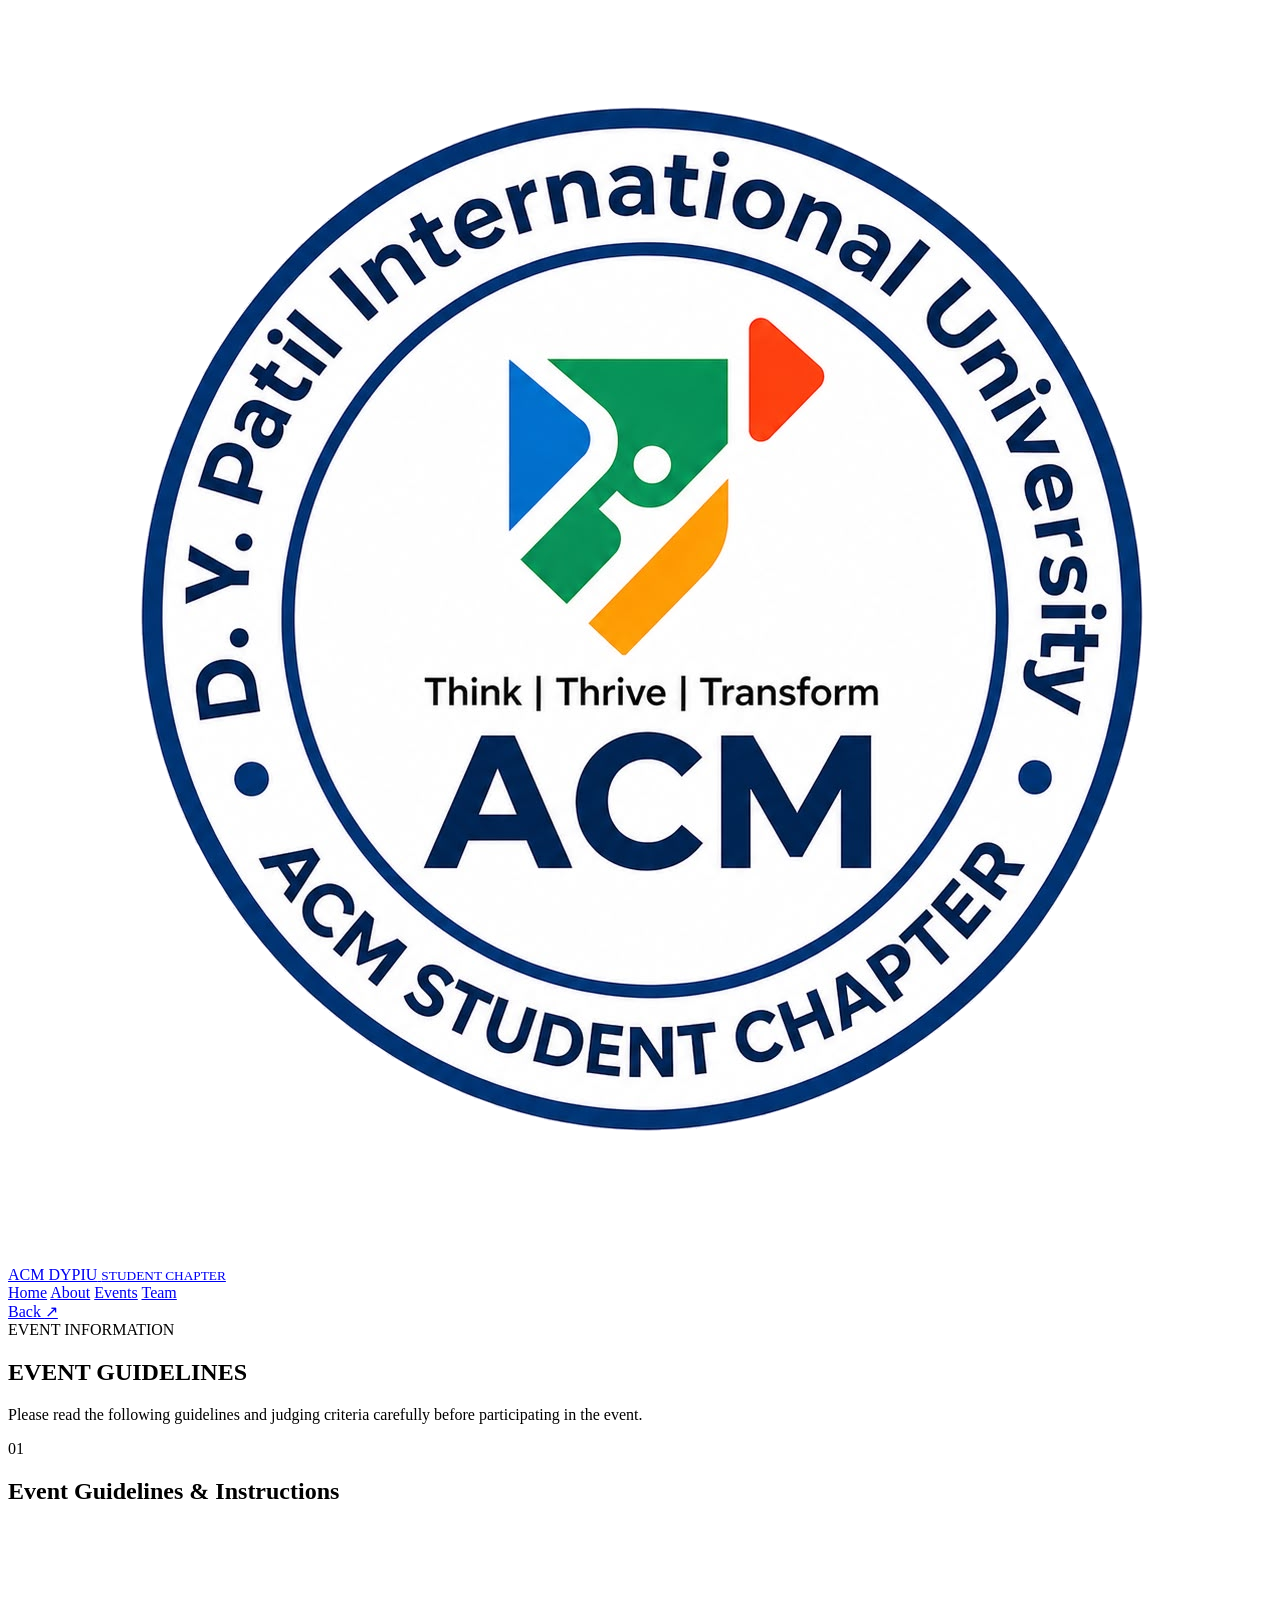
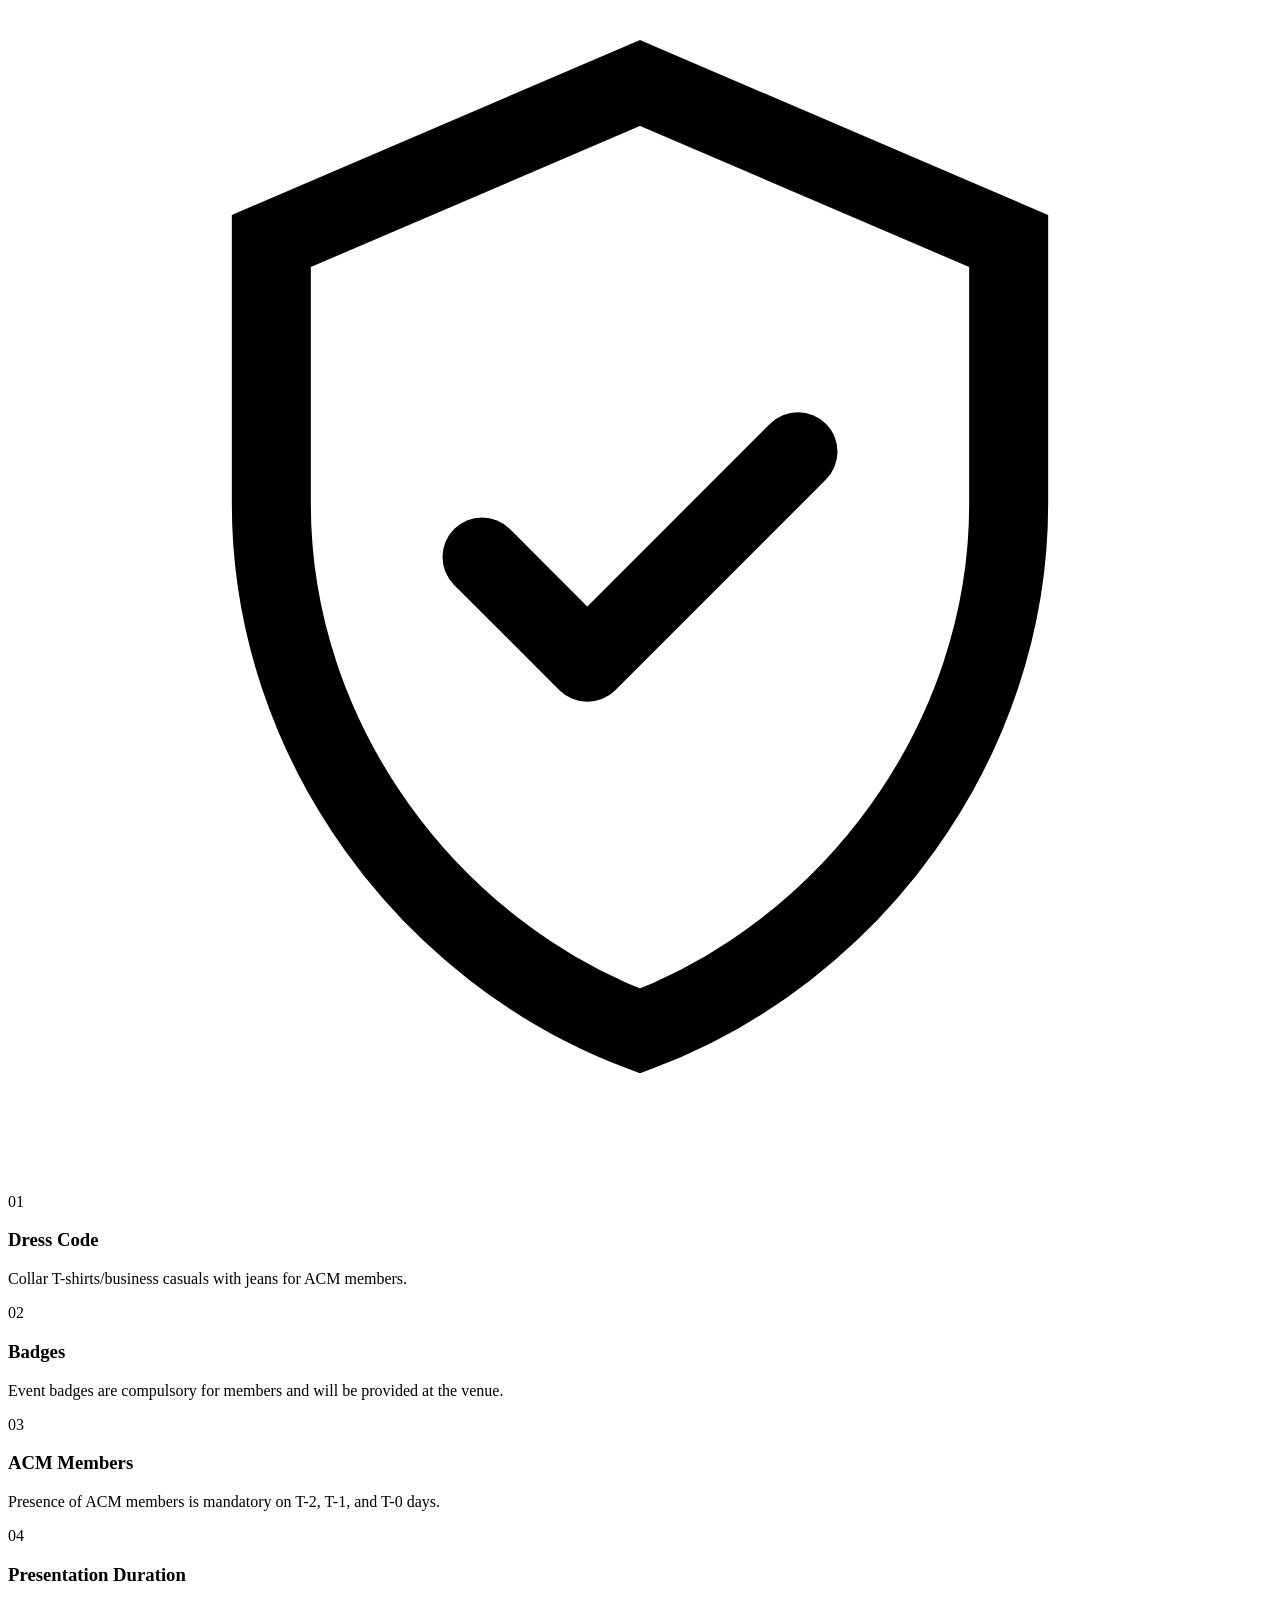
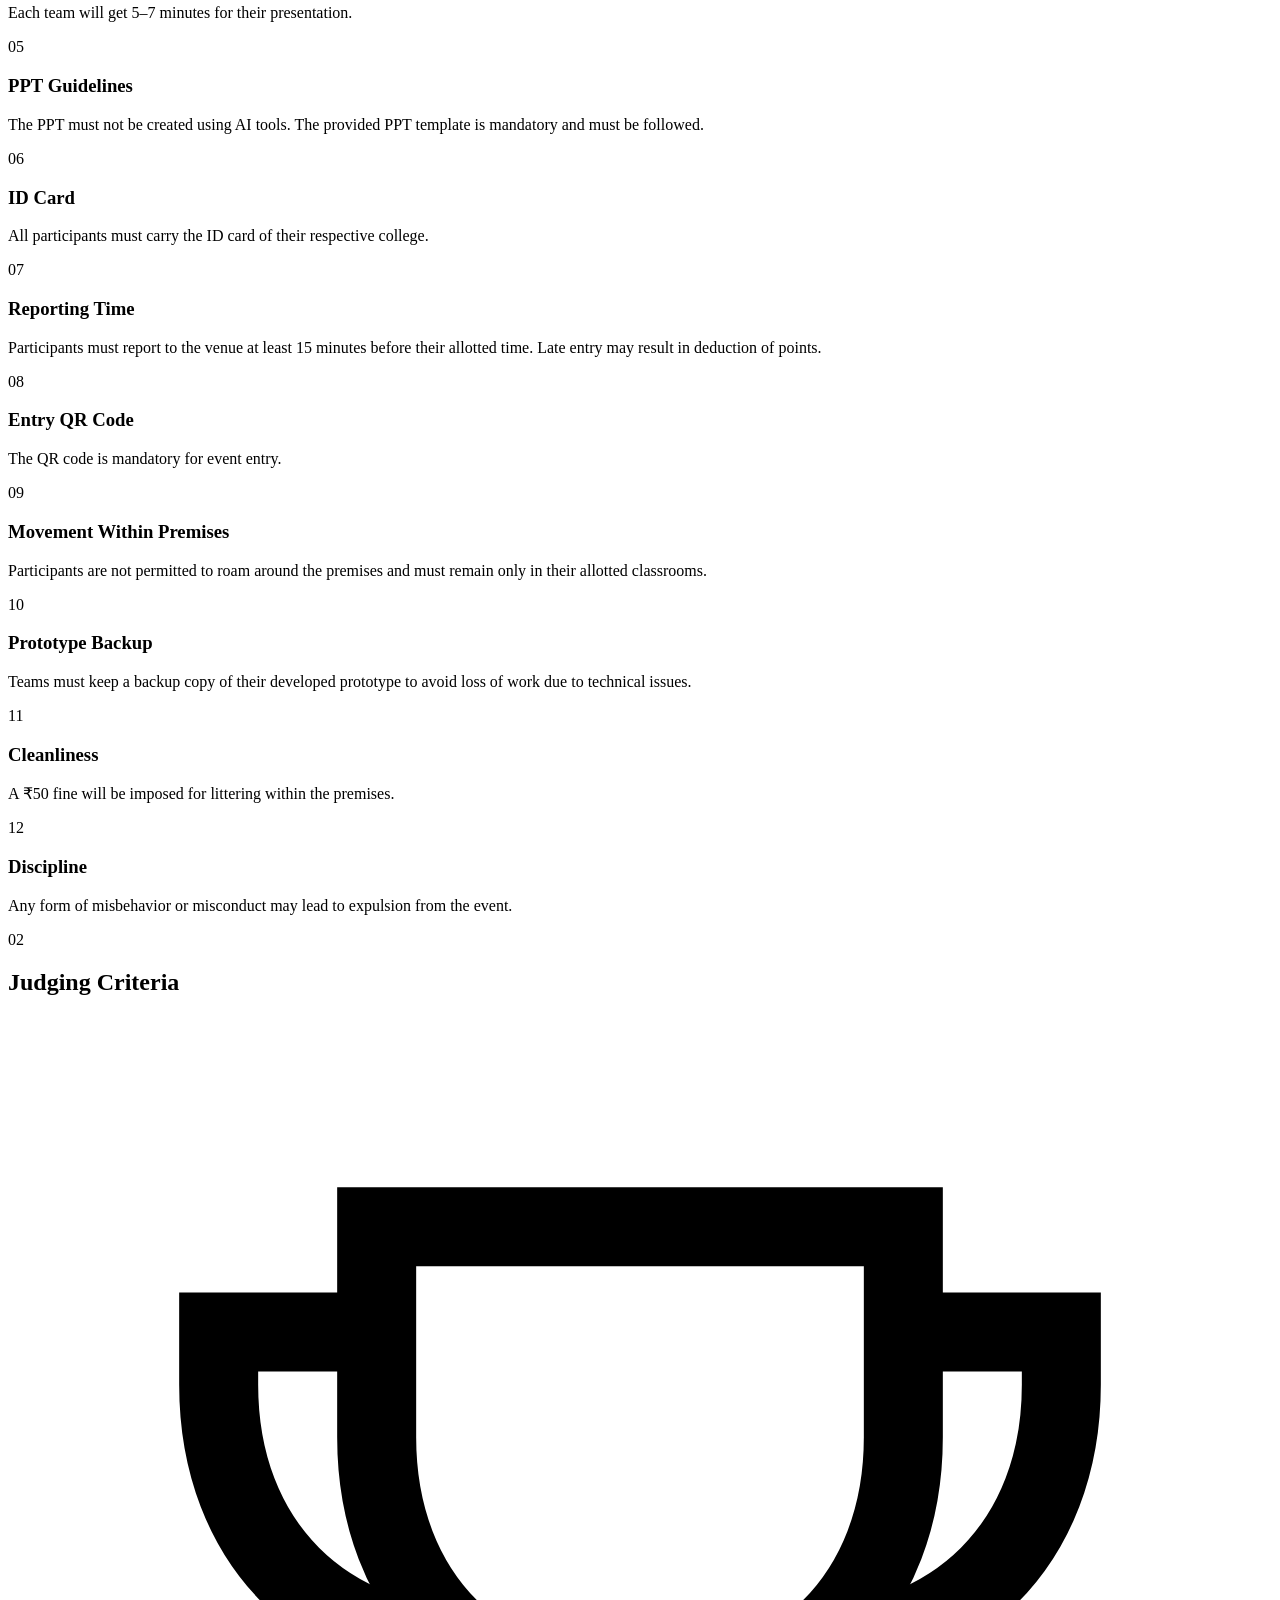
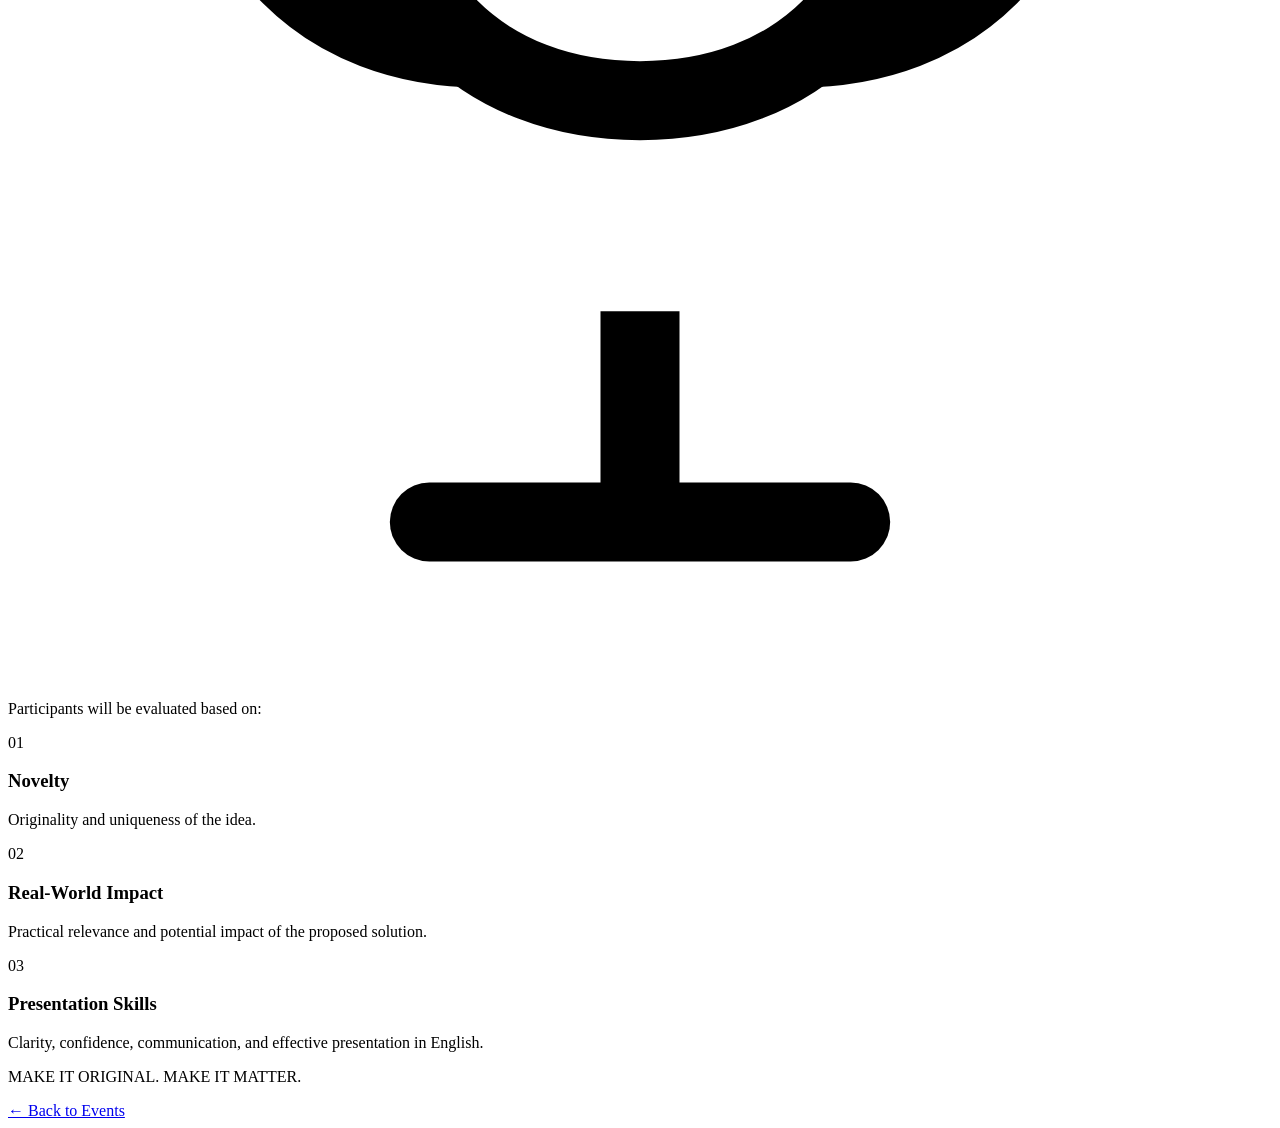
==== event-details.html @ e4a6a3fd "Create event-details.html" ====
<!DOCTYPE html>
<html lang="en">
<head>
  <meta charset="UTF-8">
  <meta name="viewport" content="width=device-width, initial-scale=1.0">

  <title>Event Details | ACM DYPIU</title>

  <!-- Existing site fonts -->
  <link rel="preconnect" href="https://fonts.googleapis.com">
  <link rel="preconnect" href="https://fonts.gstatic.com" crossorigin>

  <link
    href="https://fonts.googleapis.com/css2?family=Inter:wght@400;500;600;700&family=JetBrains+Mono:wght@400;500;600&family=Silkscreen:wght@400;700&family=Space+Grotesk:wght@400;500;600;700&display=swap"
    rel="stylesheet"
  >

  <!-- Your existing variables -->
  <link rel="stylesheet" href="css/variables.css">

  <!-- Page-specific CSS -->
  <link rel="stylesheet" href="css/event-details.css">
</head>

<body>

  <!-- Background -->
  <div class="event-bg">
    <div class="event-grid"></div>
    <div class="event-glow"></div>

    <span class="event-star star-1"></span>
    <span class="event-star star-2"></span>
    <span class="event-star star-3"></span>
    <span class="event-star star-4"></span>
  </div>


  <!-- =========================
       NAVBAR
  ========================== -->

  <header class="event-navbar-wrap">
    <nav class="event-navbar">

      <a href="index.html" class="event-brand">

        <div class="event-brand-logo">
          <img src="images/acm-logo.png" alt="ACM DYPIU">
        </div>

        <div class="event-brand-text">
          <span>ACM DYPIU</span>
          <small>STUDENT CHAPTER</small>
        </div>

      </a>


      <div class="event-nav-links">
        <a href="index.html">Home</a>
        <a href="index.html#about">About</a>
        <a href="index.html#events">Events</a>
        <a href="index.html#team">Team</a>
      </div>


      <a href="index.html#events" class="event-back-btn">
        Back
        <span>↗</span>
      </a>

    </nav>
  </header>


  <!-- =========================
       MAIN
  ========================== -->

  <main class="event-details-page">

    <div class="event-details-container">

      <!-- Header -->

      <section class="event-details-heading">

        <div class="event-eyebrow">
          <span></span>
          EVENT INFORMATION
        </div>

        <h1>
          EVENT
          <strong>GUIDELINES</strong>
        </h1>

        <p>
          Please read the following guidelines and judging criteria
          carefully before participating in the event.
        </p>

      </section>


      <!-- =========================
           CARDS
      ========================== -->

      <section class="event-info-grid">


        <!-- =================================
             CARD 1 — GUIDELINES
        ================================== -->

        <article class="event-info-card guidelines-card">

          <div class="event-card-heading">

            <div>
              <span class="event-card-number">01</span>

              <h2>
                Event Guidelines
                <span>& Instructions</span>
              </h2>
            </div>

            <div class="event-card-icon">
              <svg viewBox="0 0 24 24" fill="none">
                <path
                  d="M12 3L19 6V11C19 15.5 16 19.5 12 21C8 19.5 5 15.5 5 11V6L12 3Z"
                  stroke="currentColor"
                  stroke-width="1.5"
                />
                <path
                  d="M9 12L11 14L15 10"
                  stroke="currentColor"
                  stroke-width="1.5"
                  stroke-linecap="round"
                  stroke-linejoin="round"
                />
              </svg>
            </div>

          </div>


          <div class="event-card-divider"></div>


          <div class="rules-list">


            <div class="rule-item">
              <span class="rule-number">01</span>

              <div>
                <h3>Dress Code</h3>
                <p>
                  Collar T-shirts/business casuals with jeans for ACM members.
                </p>
              </div>
            </div>


            <div class="rule-item">
              <span class="rule-number">02</span>

              <div>
                <h3>Badges</h3>
                <p>
                  Event badges are compulsory for members and will be
                  provided at the venue.
                </p>
              </div>
            </div>


            <div class="rule-item">
              <span class="rule-number">03</span>

              <div>
                <h3>ACM Members</h3>
                <p>
                  Presence of ACM members is mandatory on T-2, T-1,
                  and T-0 days.
                </p>
              </div>
            </div>


            <div class="rule-item">
              <span class="rule-number">04</span>

              <div>
                <h3>Presentation Duration</h3>
                <p>
                  Each team will get 5–7 minutes for their presentation.
                </p>
              </div>
            </div>


            <div class="rule-item">
              <span class="rule-number">05</span>

              <div>
                <h3>PPT Guidelines</h3>
                <p>
                  The PPT must not be created using AI tools.
                  The provided PPT template is mandatory and must be followed.
                </p>
              </div>
            </div>


            <div class="rule-item">
              <span class="rule-number">06</span>

              <div>
                <h3>ID Card</h3>
                <p>
                  All participants must carry the ID card of their
                  respective college.
                </p>
              </div>
            </div>


            <div class="rule-item">
              <span class="rule-number">07</span>

              <div>
                <h3>Reporting Time</h3>
                <p>
                  Participants must report to the venue at least 15 minutes
                  before their allotted time. Late entry may result in
                  deduction of points.
                </p>
              </div>
            </div>


            <div class="rule-item">
              <span class="rule-number">08</span>

              <div>
                <h3>Entry QR Code</h3>
                <p>
                  The QR code is mandatory for event entry.
                </p>
              </div>
            </div>


            <div class="rule-item">
              <span class="rule-number">09</span>

              <div>
                <h3>Movement Within Premises</h3>
                <p>
                  Participants are not permitted to roam around the
                  premises and must remain only in their allotted classrooms.
                </p>
              </div>
            </div>


            <div class="rule-item">
              <span class="rule-number">10</span>

              <div>
                <h3>Prototype Backup</h3>
                <p>
                  Teams must keep a backup copy of their developed prototype
                  to avoid loss of work due to technical issues.
                </p>
              </div>
            </div>


            <div class="rule-item">
              <span class="rule-number">11</span>

              <div>
                <h3>Cleanliness</h3>
                <p>
                  A ₹50 fine will be imposed for littering within the premises.
                </p>
              </div>
            </div>


            <div class="rule-item">
              <span class="rule-number">12</span>

              <div>
                <h3>Discipline</h3>
                <p>
                  Any form of misbehavior or misconduct may lead to
                  expulsion from the event.
                </p>
              </div>
            </div>

          </div>

        </article>


        <!-- =================================
             CARD 2 — JUDGING CRITERIA
        ================================== -->

        <article class="event-info-card judging-card">

          <div class="event-card-heading">

            <div>
              <span class="event-card-number">02</span>

              <h2>
                Judging
                <span>Criteria</span>
              </h2>
            </div>

            <div class="event-card-icon">
              <svg viewBox="0 0 24 24" fill="none">

                <path
                  d="M8 21H16"
                  stroke="currentColor"
                  stroke-width="1.5"
                  stroke-linecap="round"
                />

                <path
                  d="M12 17V21"
                  stroke="currentColor"
                  stroke-width="1.5"
                />

                <path
                  d="M7 4H17V8C17 11 15 13 12 13C9 13 7 11 7 8V4Z"
                  stroke="currentColor"
                  stroke-width="1.5"
                />

                <path
                  d="M7 6H4V7C4 10 6 12 9 12"
                  stroke="currentColor"
                  stroke-width="1.5"
                />

                <path
                  d="M17 6H20V7C20 10 18 12 15 12"
                  stroke="currentColor"
                  stroke-width="1.5"
                />

              </svg>
            </div>

          </div>


          <div class="event-card-divider"></div>


          <p class="judging-description">
            Participants will be evaluated based on:
          </p>


          <div class="criteria-list">


            <div class="criteria-item">

              <div class="criteria-number">
                01
              </div>

              <div>
                <h3>Novelty</h3>

                <p>
                  Originality and uniqueness of the idea.
                </p>
              </div>

            </div>


            <div class="criteria-item">

              <div class="criteria-number">
                02
              </div>

              <div>
                <h3>Real-World Impact</h3>

                <p>
                  Practical relevance and potential impact of the
                  proposed solution.
                </p>
              </div>

            </div>


            <div class="criteria-item">

              <div class="criteria-number">
                03
              </div>

              <div>
                <h3>Presentation Skills</h3>

                <p>
                  Clarity, confidence, communication, and effective
                  presentation in English.
                </p>
              </div>

            </div>

          </div>


          <div class="criteria-bottom">
            <span></span>
            <p>MAKE IT ORIGINAL. MAKE IT MATTER.</p>
            <span></span>
          </div>

        </article>

      </section>


      <!-- Back button -->

      <div class="event-page-bottom">

        <a href="index.html#events" class="event-page-back">
          <span>←</span>
          Back to Events
        </a>

      </div>

    </div>

  </main>


  <script src="js/event-details.js"></script>

</body>
</html>
---- css/variables.css ----
:root {
  --black: #0A0A0A;
  --bg: #050505;
  --bg2: #111111;
  --dark-grey: #1A1A1A;
  --grey: #808080;
  --white: #FFFFFF;
  --orange: #FF6B00;
  --dark-orange: #C94F00;
  --card: #141414;

  --font-display: 'Space Grotesk', sans-serif;
  --font-body: 'Inter', sans-serif;
  --font-mono: 'JetBrains Mono', monospace;

  --wrap: 1240px;
  --nav-h: 84px;
}
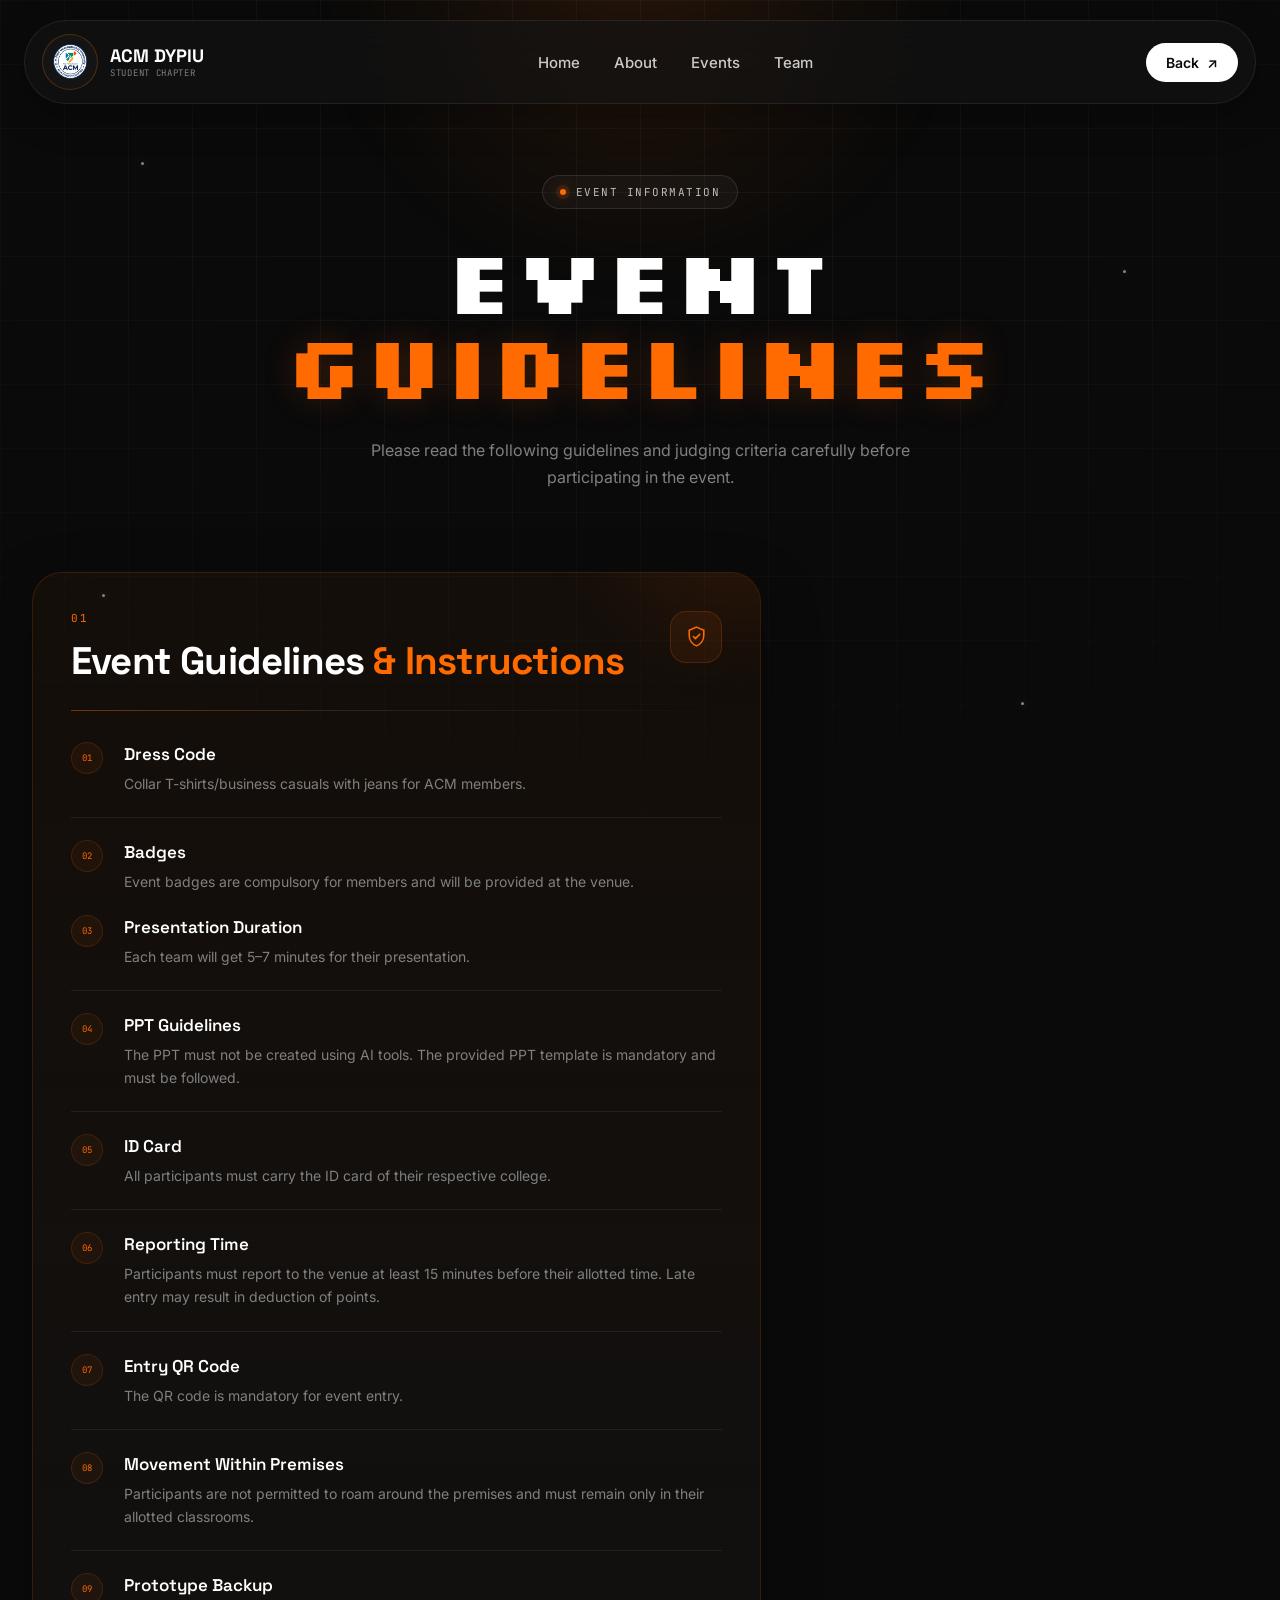
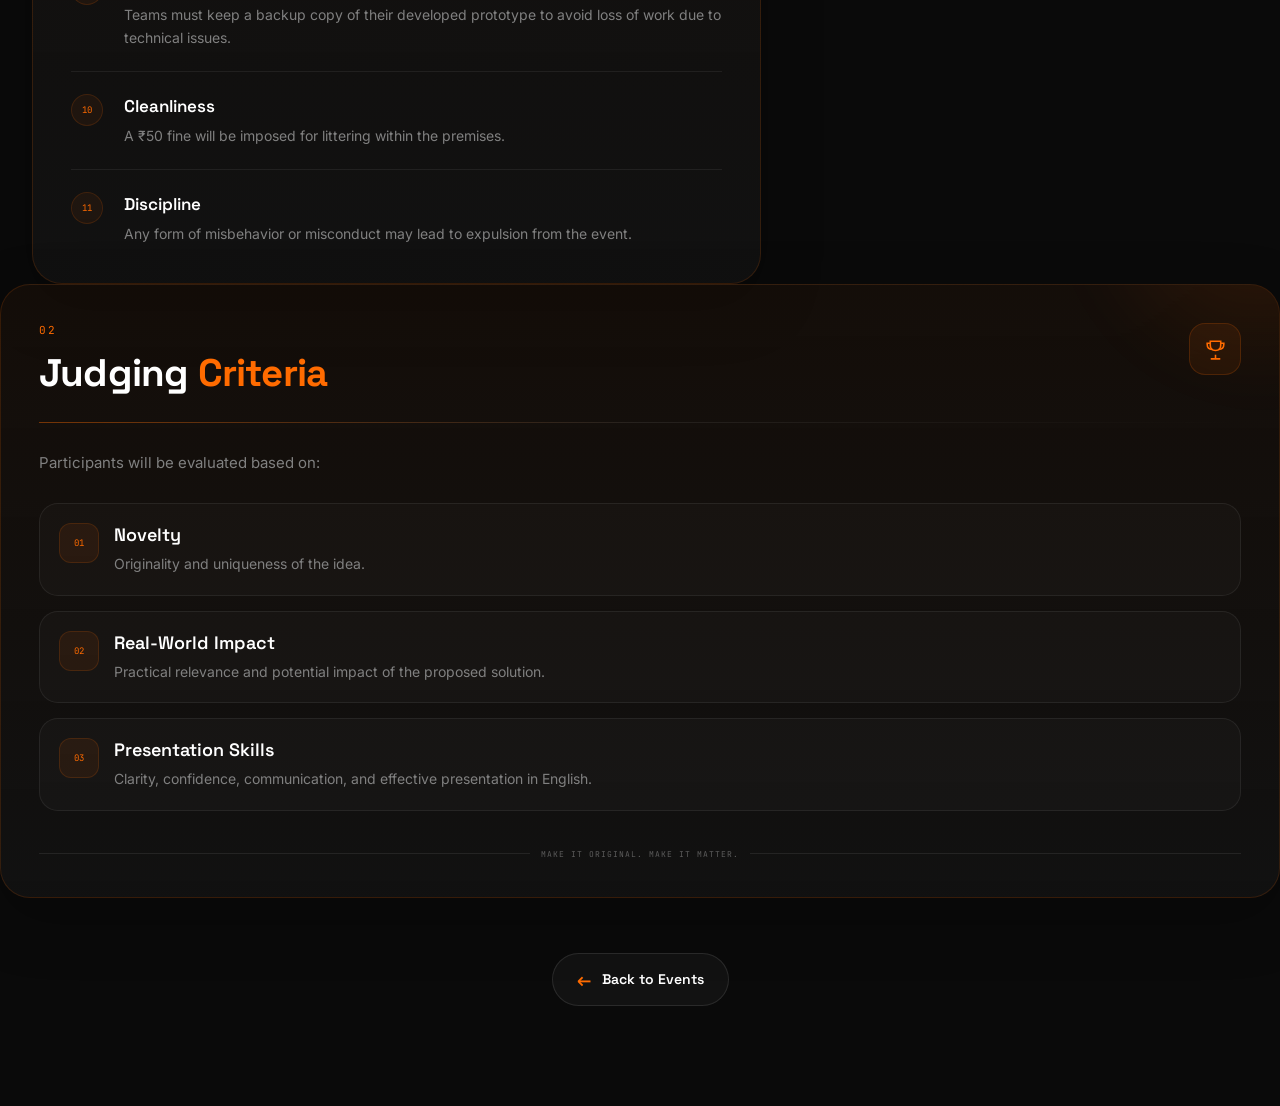
==== commit 17169734: "Update event-details.html" ====
--- a/event-details.html
+++ b/event-details.html
@@ -179,14 +179,17 @@
             </div>
 
 
+          
+            </div>
+
+
             <div class="rule-item">
               <span class="rule-number">03</span>
 
               <div>
-                <h3>ACM Members</h3>
-                <p>
-                  Presence of ACM members is mandatory on T-2, T-1,
-                  and T-0 days.
+                <h3>Presentation Duration</h3>
+                <p>
+                  Each team will get 5–7 minutes for their presentation.
                 </p>
               </div>
             </div>
@@ -194,18 +197,6 @@
 
             <div class="rule-item">
               <span class="rule-number">04</span>
-
-              <div>
-                <h3>Presentation Duration</h3>
-                <p>
-                  Each team will get 5–7 minutes for their presentation.
-                </p>
-              </div>
-            </div>
-
-
-            <div class="rule-item">
-              <span class="rule-number">05</span>
 
               <div>
                 <h3>PPT Guidelines</h3>
@@ -218,7 +209,7 @@
 
 
             <div class="rule-item">
-              <span class="rule-number">06</span>
+              <span class="rule-number">05</span>
 
               <div>
                 <h3>ID Card</h3>
@@ -231,7 +222,7 @@
 
 
             <div class="rule-item">
-              <span class="rule-number">07</span>
+              <span class="rule-number">06</span>
 
               <div>
                 <h3>Reporting Time</h3>
@@ -245,19 +236,19 @@
 
 
             <div class="rule-item">
+              <span class="rule-number">07</span>
+
+              <div>
+                <h3>Entry QR Code</h3>
+                <p>
+                  The QR code is mandatory for event entry.
+                </p>
+              </div>
+            </div>
+
+
+            <div class="rule-item">
               <span class="rule-number">08</span>
-
-              <div>
-                <h3>Entry QR Code</h3>
-                <p>
-                  The QR code is mandatory for event entry.
-                </p>
-              </div>
-            </div>
-
-
-            <div class="rule-item">
-              <span class="rule-number">09</span>
 
               <div>
                 <h3>Movement Within Premises</h3>
@@ -270,7 +261,7 @@
 
 
             <div class="rule-item">
-              <span class="rule-number">10</span>
+              <span class="rule-number">09</span>
 
               <div>
                 <h3>Prototype Backup</h3>
@@ -283,19 +274,19 @@
 
 
             <div class="rule-item">
+              <span class="rule-number">10</span>
+
+              <div>
+                <h3>Cleanliness</h3>
+                <p>
+                  A ₹50 fine will be imposed for littering within the premises.
+                </p>
+              </div>
+            </div>
+
+
+            <div class="rule-item">
               <span class="rule-number">11</span>
-
-              <div>
-                <h3>Cleanliness</h3>
-                <p>
-                  A ₹50 fine will be imposed for littering within the premises.
-                </p>
-              </div>
-            </div>
-
-
-            <div class="rule-item">
-              <span class="rule-number">12</span>
 
               <div>
                 <h3>Discipline</h3>
--- a/css/event-details.css
+++ b/css/event-details.css
@@ -0,0 +1,951 @@
+/* =========================================
+   EVENT DETAILS PAGE
+   ACM DYPIU
+========================================= */
+
+* {
+  box-sizing: border-box;
+}
+
+html {
+  scroll-behavior: smooth;
+}
+
+body {
+  margin: 0;
+  overflow-x: hidden;
+
+  background: var(--black);
+  color: var(--white);
+
+  font-family: var(--font-body);
+
+  -webkit-font-smoothing: antialiased;
+}
+
+a {
+  color: inherit;
+  text-decoration: none;
+}
+
+
+/* =========================================
+   BACKGROUND
+========================================= */
+
+.event-bg {
+  position: fixed;
+  inset: 0;
+
+  z-index: -1;
+
+  overflow: hidden;
+
+  background: var(--black);
+}
+
+.event-grid {
+  position: absolute;
+  inset: 0;
+
+  background-image:
+    linear-gradient(
+      to right,
+      rgba(255,255,255,0.035) 1px,
+      transparent 1px
+    ),
+    linear-gradient(
+      to bottom,
+      rgba(255,255,255,0.035) 1px,
+      transparent 1px
+    );
+
+  background-size: 64px 64px;
+
+  mask-image:
+    radial-gradient(
+      ellipse 90% 80% at 50% 20%,
+      black 30%,
+      transparent 100%
+    );
+}
+
+.event-glow {
+  position: absolute;
+
+  width: 650px;
+  height: 650px;
+
+  top: -350px;
+  left: 50%;
+
+  transform: translateX(-50%);
+
+  border-radius: 50%;
+
+  background:
+    radial-gradient(
+      circle,
+      rgba(255,107,0,0.11),
+      transparent 70%
+    );
+
+  filter: blur(20px);
+}
+
+.event-star {
+  position: absolute;
+
+  width: 3px;
+  height: 3px;
+
+  border-radius: 50%;
+
+  background: rgba(255,255,255,0.5);
+
+  box-shadow:
+    0 0 8px rgba(255,255,255,0.3);
+}
+
+.star-1 {
+  top: 18%;
+  left: 11%;
+}
+
+.star-2 {
+  top: 30%;
+  right: 12%;
+}
+
+.star-3 {
+  top: 66%;
+  left: 8%;
+}
+
+.star-4 {
+  top: 78%;
+  right: 20%;
+}
+
+
+/* =========================================
+   NAVBAR
+========================================= */
+
+.event-navbar-wrap {
+  position: fixed;
+
+  top: 0;
+  left: 0;
+
+  width: 100%;
+
+  z-index: 100;
+
+  padding: 20px 24px 0;
+}
+
+.event-navbar {
+  height: var(--nav-h);
+
+  display: flex;
+  align-items: center;
+  justify-content: space-between;
+
+  gap: 25px;
+
+  padding: 0 17px;
+
+  border-radius: 999px;
+
+  background: rgba(20,20,20,0.62);
+
+  border: 1px solid rgba(255,255,255,0.08);
+
+  backdrop-filter: blur(18px);
+  -webkit-backdrop-filter: blur(18px);
+
+  box-shadow:
+    0 10px 40px rgba(0,0,0,0.3);
+}
+
+
+/* Brand */
+
+.event-brand {
+  display: flex;
+  align-items: center;
+
+  gap: 12px;
+
+  flex-shrink: 0;
+}
+
+.event-brand-logo {
+  width: 56px;
+  height: 56px;
+
+  display: flex;
+  align-items: center;
+  justify-content: center;
+
+  border-radius: 50%;
+
+  border: 1px solid rgba(255,107,0,0.25);
+
+  background: rgba(255,255,255,0.025);
+
+  overflow: hidden;
+}
+
+.event-brand-logo img {
+  width: 42px;
+  height: 42px;
+
+  object-fit: contain;
+}
+
+.event-brand-text {
+  display: flex;
+  flex-direction: column;
+
+  line-height: 1.2;
+}
+
+.event-brand-text span {
+  font-family: var(--font-display);
+
+  font-size: 18px;
+  font-weight: 700;
+}
+
+.event-brand-text small {
+  margin-top: 2px;
+
+  color: var(--grey);
+
+  font-family: var(--font-mono);
+
+  font-size: 9px;
+
+  letter-spacing: 0.7px;
+}
+
+
+/* Links */
+
+.event-nav-links {
+  display: flex;
+  align-items: center;
+
+  gap: 34px;
+
+  font-family: var(--font-body);
+
+  font-size: 15px;
+  font-weight: 500;
+}
+
+.event-nav-links a {
+  color: rgba(255,255,255,0.78);
+
+  transition: color 0.2s ease;
+}
+
+.event-nav-links a:hover {
+  color: var(--orange);
+}
+
+
+/* Back */
+
+.event-back-btn {
+  display: flex;
+  align-items: center;
+
+  gap: 8px;
+
+  padding: 11px 20px;
+
+  border-radius: 999px;
+
+  background: var(--white);
+
+  color: var(--black);
+
+  font-size: 14px;
+  font-weight: 600;
+
+  transition:
+    transform 0.2s ease,
+    background 0.2s ease,
+    color 0.2s ease;
+}
+
+.event-back-btn:hover {
+  transform: translateX(2px);
+
+  background: var(--orange);
+
+  color: var(--white);
+}
+
+
+/* =========================================
+   PAGE
+========================================= */
+
+.event-details-page {
+  padding-top: 175px;
+  padding-bottom: 100px;
+
+  min-height: 100vh;
+}
+
+.event-details-container {
+  width: min(1240px, calc(100% - 64px));
+
+  margin: 0 auto;
+}
+
+
+/* =========================================
+   HEADER
+========================================= */
+
+.event-details-heading {
+  max-width: 850px;
+
+  margin: 0 auto 80px;
+
+  text-align: center;
+}
+
+.event-eyebrow {
+  display: inline-flex;
+  align-items: center;
+
+  gap: 10px;
+
+  margin-bottom: 28px;
+
+  padding: 9px 17px;
+
+  border: 1px solid rgba(255,255,255,0.1);
+
+  border-radius: 999px;
+
+  background: rgba(255,255,255,0.035);
+
+  color: rgba(255,255,255,0.72);
+
+  font-family: var(--font-mono);
+
+  font-size: 11px;
+
+  letter-spacing: 1.5px;
+}
+
+.event-eyebrow span {
+  width: 6px;
+  height: 6px;
+
+  border-radius: 50%;
+
+  background: var(--orange);
+
+  box-shadow:
+    0 0 0 4px rgba(255,107,0,0.12),
+    0 0 14px rgba(255,107,0,0.5);
+}
+
+.event-details-heading h1 {
+  margin: 0;
+
+  font-family: "Silkscreen", monospace;
+
+  font-size: clamp(3rem, 7vw, 6.5rem);
+
+  line-height: 0.95;
+
+  letter-spacing: 1px;
+}
+
+.event-details-heading h1 strong {
+  display: block;
+
+  color: var(--orange);
+
+  font-weight: 700;
+
+  text-shadow:
+    0 0 35px rgba(255,107,0,0.18);
+}
+
+.event-details-heading p {
+  max-width: 620px;
+
+  margin: 30px auto 0;
+
+  color: var(--grey);
+
+  font-size: 16px;
+
+  line-height: 1.7;
+}
+
+
+/* =========================================
+   CARDS
+========================================= */
+
+.event-info-grid {
+  display: grid;
+
+  grid-template-columns:
+    minmax(0, 1.35fr)
+    minmax(0, 0.85fr);
+
+  gap: 28px;
+
+  align-items: start;
+}
+
+.event-info-card {
+  position: relative;
+
+  overflow: hidden;
+
+  padding: 38px;
+
+  border-radius: 30px;
+
+  border: 1px solid rgba(255,107,0,0.15);
+
+  background:
+    linear-gradient(
+      180deg,
+      rgba(255,107,0,0.045),
+      rgba(20,20,20,0.72)
+    );
+
+  box-shadow:
+    0 20px 60px rgba(0,0,0,0.25);
+
+  transition:
+    transform 0.3s ease,
+    border-color 0.3s ease,
+    box-shadow 0.3s ease;
+}
+
+.event-info-card::before {
+  content: "";
+
+  position: absolute;
+
+  width: 400px;
+  height: 400px;
+
+  top: -280px;
+  right: -180px;
+
+  border-radius: 50%;
+
+  background:
+    radial-gradient(
+      circle,
+      rgba(255,107,0,0.13),
+      transparent 68%
+    );
+
+  filter: blur(20px);
+
+  pointer-events: none;
+}
+
+.event-info-card:hover {
+  transform: translateY(-4px);
+
+  border-color: rgba(255,107,0,0.28);
+
+  box-shadow:
+    0 25px 70px rgba(0,0,0,0.38);
+}
+
+
+/* =========================================
+   CARD HEADER
+========================================= */
+
+.event-card-heading {
+  position: relative;
+
+  display: flex;
+  align-items: flex-start;
+  justify-content: space-between;
+
+  gap: 20px;
+}
+
+.event-card-number {
+  display: block;
+
+  margin-bottom: 15px;
+
+  color: var(--orange);
+
+  font-family: var(--font-mono);
+
+  font-size: 11px;
+
+  letter-spacing: 2px;
+}
+
+.event-card-heading h2 {
+  margin: 0;
+
+  font-family: var(--font-display);
+
+  font-size: clamp(27px, 3vw, 39px);
+
+  line-height: 1.1;
+
+  letter-spacing: -0.8px;
+}
+
+.event-card-heading h2 span {
+  color: var(--orange);
+}
+
+.event-card-icon {
+  flex-shrink: 0;
+
+  width: 52px;
+  height: 52px;
+
+  display: flex;
+  align-items: center;
+  justify-content: center;
+
+  border-radius: 16px;
+
+  background: rgba(255,107,0,0.08);
+
+  border: 1px solid rgba(255,107,0,0.18);
+
+  color: var(--orange);
+}
+
+.event-card-icon svg {
+  width: 25px;
+  height: 25px;
+}
+
+.event-card-divider {
+  width: 100%;
+  height: 1px;
+
+  margin: 28px 0;
+
+  background:
+    linear-gradient(
+      90deg,
+      rgba(255,107,0,0.42),
+      rgba(255,255,255,0.08),
+      transparent
+    );
+}
+
+
+/* =========================================
+   RULES
+========================================= */
+
+.rules-list {
+  display: flex;
+  flex-direction: column;
+}
+
+.rule-item {
+  display: grid;
+
+  grid-template-columns: 38px 1fr;
+
+  gap: 15px;
+
+  padding: 22px 0;
+
+  border-bottom: 1px solid rgba(255,255,255,0.065);
+}
+
+.rule-item:first-child {
+  padding-top: 3px;
+}
+
+.rule-item:last-child {
+  padding-bottom: 0;
+
+  border-bottom: none;
+}
+
+.rule-number {
+  width: 32px;
+  height: 32px;
+
+  display: flex;
+  align-items: center;
+  justify-content: center;
+
+  border-radius: 50%;
+
+  background: rgba(255,107,0,0.06);
+
+  border: 1px solid rgba(255,107,0,0.15);
+
+  color: var(--orange);
+
+  font-family: var(--font-mono);
+
+  font-size: 9px;
+}
+
+.rule-item h3 {
+  margin: 1px 0 7px;
+
+  font-family: var(--font-display);
+
+  font-size: 17px;
+
+  font-weight: 600;
+}
+
+.rule-item p {
+  margin: 0;
+
+  color: var(--grey);
+
+  font-size: 14px;
+
+  line-height: 1.65;
+}
+
+
+/* =========================================
+   JUDGING
+========================================= */
+
+.judging-card {
+  position: sticky;
+
+  top: 130px;
+}
+
+.judging-description {
+  margin: 0 0 28px;
+
+  color: var(--grey);
+
+  font-size: 15px;
+
+  line-height: 1.6;
+}
+
+.criteria-list {
+  display: flex;
+
+  flex-direction: column;
+
+  gap: 15px;
+}
+
+.criteria-item {
+  display: flex;
+
+  align-items: flex-start;
+
+  gap: 15px;
+
+  padding: 19px;
+
+  border-radius: 19px;
+
+  border: 1px solid rgba(255,255,255,0.065);
+
+  background: rgba(255,255,255,0.025);
+
+  transition:
+    background 0.25s ease,
+    border-color 0.25s ease,
+    transform 0.25s ease;
+}
+
+.criteria-item:hover {
+  transform: translateX(4px);
+
+  background: rgba(255,107,0,0.045);
+
+  border-color: rgba(255,107,0,0.18);
+}
+
+.criteria-number {
+  flex-shrink: 0;
+
+  width: 40px;
+  height: 40px;
+
+  display: flex;
+  align-items: center;
+  justify-content: center;
+
+  border-radius: 12px;
+
+  background: rgba(255,107,0,0.08);
+
+  border: 1px solid rgba(255,107,0,0.15);
+
+  color: var(--orange);
+
+  font-family: var(--font-mono);
+
+  font-size: 9px;
+}
+
+.criteria-item h3 {
+  margin: 0 0 7px;
+
+  font-family: var(--font-display);
+
+  font-size: 18px;
+
+  font-weight: 600;
+}
+
+.criteria-item p {
+  margin: 0;
+
+  color: var(--grey);
+
+  font-size: 14px;
+
+  line-height: 1.6;
+}
+
+
+/* =========================================
+   CRITERIA FOOTER
+========================================= */
+
+.criteria-bottom {
+  display: flex;
+
+  align-items: center;
+
+  gap: 11px;
+
+  margin-top: 38px;
+}
+
+.criteria-bottom span {
+  height: 1px;
+
+  flex: 1;
+
+  background: rgba(255,255,255,0.08);
+}
+
+.criteria-bottom p {
+  margin: 0;
+
+  color: rgba(255,255,255,0.32);
+
+  font-family: var(--font-mono);
+
+  font-size: 8px;
+
+  letter-spacing: 1px;
+
+  text-align: center;
+
+  white-space: nowrap;
+}
+
+
+/* =========================================
+   BOTTOM BUTTON
+========================================= */
+
+.event-page-bottom {
+  display: flex;
+
+  justify-content: center;
+
+  margin-top: 55px;
+}
+
+.event-page-back {
+  display: inline-flex;
+
+  align-items: center;
+
+  gap: 11px;
+
+  padding: 14px 24px;
+
+  border-radius: 999px;
+
+  background: rgba(255,255,255,0.035);
+
+  border: 1px solid rgba(255,255,255,0.1);
+
+  font-family: var(--font-display);
+
+  font-size: 14px;
+
+  font-weight: 600;
+
+  transition:
+    background 0.2s ease,
+    border-color 0.2s ease,
+    transform 0.2s ease;
+}
+
+.event-page-back span {
+  color: var(--orange);
+
+  font-size: 18px;
+}
+
+.event-page-back:hover {
+  transform: translateX(-3px);
+
+  background: rgba(255,107,0,0.07);
+
+  border-color: rgba(255,107,0,0.22);
+}
+
+
+/* =========================================
+   RESPONSIVE
+========================================= */
+
+@media (max-width: 1050px) {
+
+  .event-info-grid {
+    grid-template-columns: 1fr;
+  }
+
+  .judging-card {
+    position: relative;
+
+    top: auto;
+  }
+
+}
+
+
+@media (max-width: 768px) {
+
+  .event-navbar-wrap {
+    padding: 14px 14px 0;
+  }
+
+  .event-navbar {
+    height: 68px;
+  }
+
+  .event-nav-links {
+    display: none;
+  }
+
+  .event-back-btn {
+    padding: 10px 17px;
+
+    font-size: 13px;
+  }
+
+  .event-details-page {
+    padding-top: 135px;
+  }
+
+  .event-details-container {
+    width: min(100% - 32px, 700px);
+  }
+
+  .event-details-heading {
+    margin-bottom: 55px;
+  }
+
+  .event-details-heading p {
+    font-size: 15px;
+  }
+
+  .event-info-card {
+    padding: 28px 22px;
+
+    border-radius: 25px;
+  }
+
+}
+
+
+@media (max-width: 480px) {
+
+  .event-brand-text {
+    display: none;
+  }
+
+  .event-details-heading h1 {
+    font-size: 2.7rem;
+  }
+
+  .event-eyebrow {
+    font-size: 9px;
+
+    padding: 8px 13px;
+  }
+
+  .event-card-heading h2 {
+    font-size: 26px;
+  }
+
+  .event-card-icon {
+    width: 46px;
+    height: 46px;
+
+    border-radius: 14px;
+  }
+
+  .rule-item {
+    grid-template-columns: 32px 1fr;
+
+    gap: 11px;
+  }
+
+  .rule-number {
+    width: 29px;
+    height: 29px;
+  }
+
+  .rule-item h3 {
+    font-size: 16px;
+  }
+
+  .rule-item p,
+  .criteria-item p {
+    font-size: 13px;
+  }
+
+  .criteria-item {
+    padding: 16px;
+  }
+
+  .criteria-number {
+    width: 35px;
+    height: 35px;
+  }
+
+  .criteria-bottom p {
+    white-space: normal;
+  }
+
+}
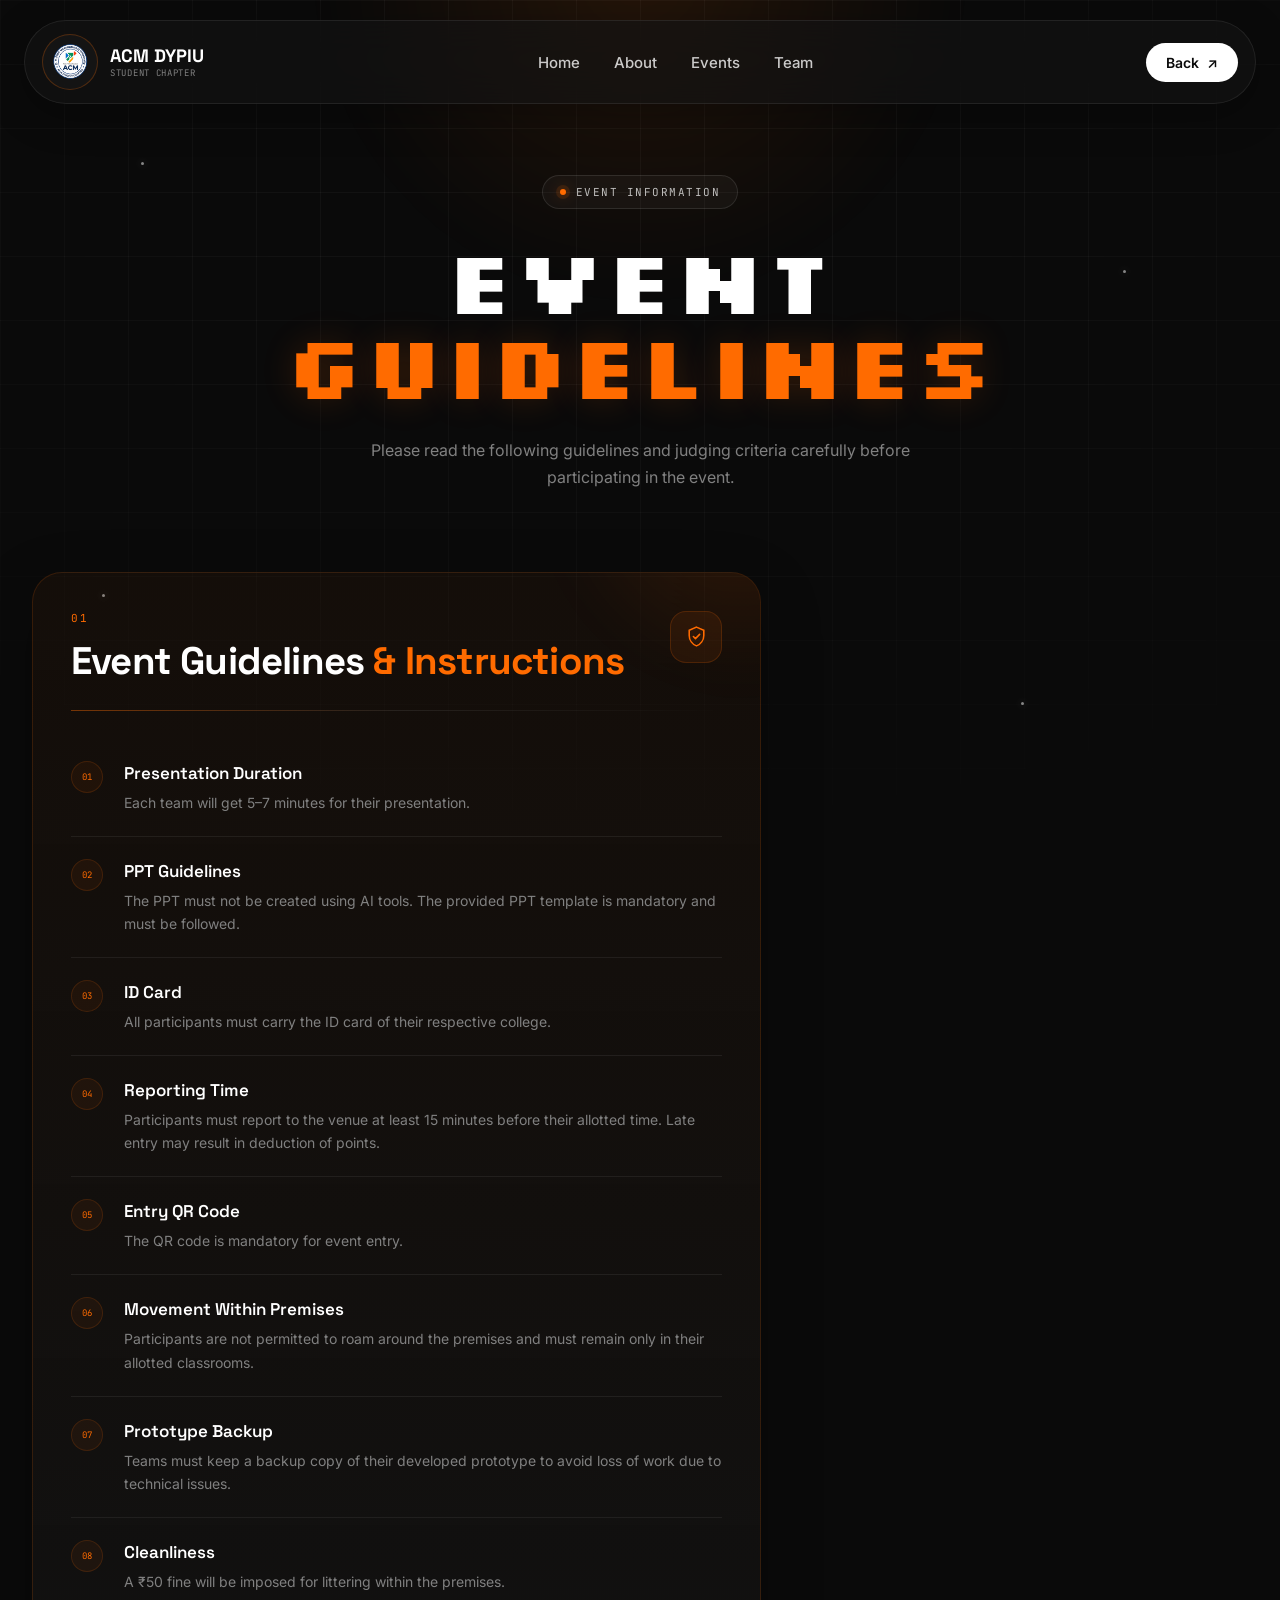
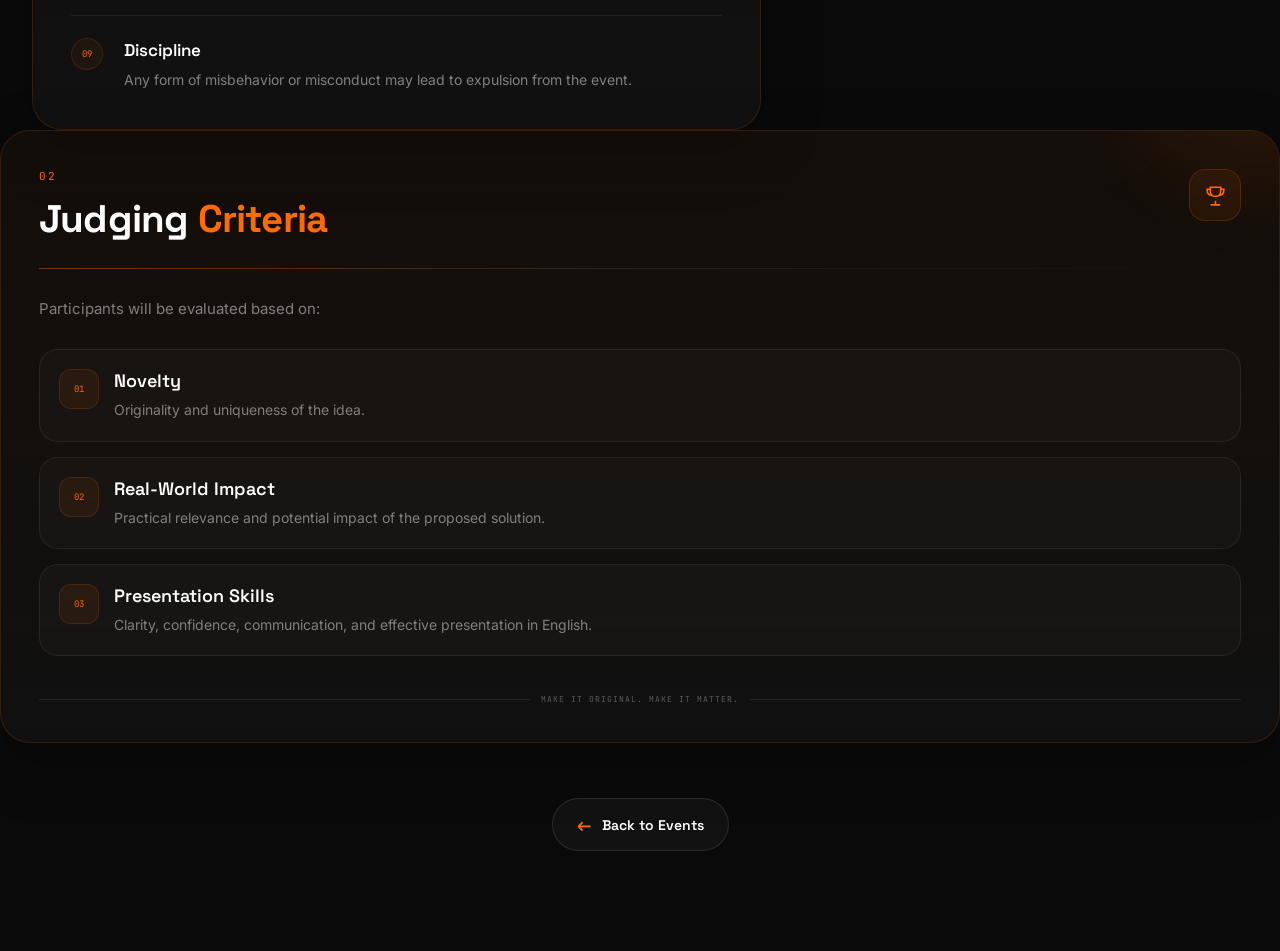
==== commit 50678787: "Update event-details.html" ====
--- a/event-details.html
+++ b/event-details.html
@@ -153,14 +153,17 @@
 
           <div class="rules-list">
 
+          
+            </div>
+
 
             <div class="rule-item">
               <span class="rule-number">01</span>
 
               <div>
-                <h3>Dress Code</h3>
-                <p>
-                  Collar T-shirts/business casuals with jeans for ACM members.
+                <h3>Presentation Duration</h3>
+                <p>
+                  Each team will get 5–7 minutes for their presentation.
                 </p>
               </div>
             </div>
@@ -168,35 +171,6 @@
 
             <div class="rule-item">
               <span class="rule-number">02</span>
-
-              <div>
-                <h3>Badges</h3>
-                <p>
-                  Event badges are compulsory for members and will be
-                  provided at the venue.
-                </p>
-              </div>
-            </div>
-
-
-          
-            </div>
-
-
-            <div class="rule-item">
-              <span class="rule-number">03</span>
-
-              <div>
-                <h3>Presentation Duration</h3>
-                <p>
-                  Each team will get 5–7 minutes for their presentation.
-                </p>
-              </div>
-            </div>
-
-
-            <div class="rule-item">
-              <span class="rule-number">04</span>
 
               <div>
                 <h3>PPT Guidelines</h3>
@@ -209,7 +183,7 @@
 
 
             <div class="rule-item">
-              <span class="rule-number">05</span>
+              <span class="rule-number">03</span>
 
               <div>
                 <h3>ID Card</h3>
@@ -222,7 +196,7 @@
 
 
             <div class="rule-item">
-              <span class="rule-number">06</span>
+              <span class="rule-number">04</span>
 
               <div>
                 <h3>Reporting Time</h3>
@@ -236,7 +210,7 @@
 
 
             <div class="rule-item">
-              <span class="rule-number">07</span>
+              <span class="rule-number">05</span>
 
               <div>
                 <h3>Entry QR Code</h3>
@@ -248,7 +222,7 @@
 
 
             <div class="rule-item">
-              <span class="rule-number">08</span>
+              <span class="rule-number">06</span>
 
               <div>
                 <h3>Movement Within Premises</h3>
@@ -261,7 +235,7 @@
 
 
             <div class="rule-item">
-              <span class="rule-number">09</span>
+              <span class="rule-number">07</span>
 
               <div>
                 <h3>Prototype Backup</h3>
@@ -274,7 +248,7 @@
 
 
             <div class="rule-item">
-              <span class="rule-number">10</span>
+              <span class="rule-number">08</span>
 
               <div>
                 <h3>Cleanliness</h3>
@@ -286,7 +260,7 @@
 
 
             <div class="rule-item">
-              <span class="rule-number">11</span>
+              <span class="rule-number">09</span>
 
               <div>
                 <h3>Discipline</h3>
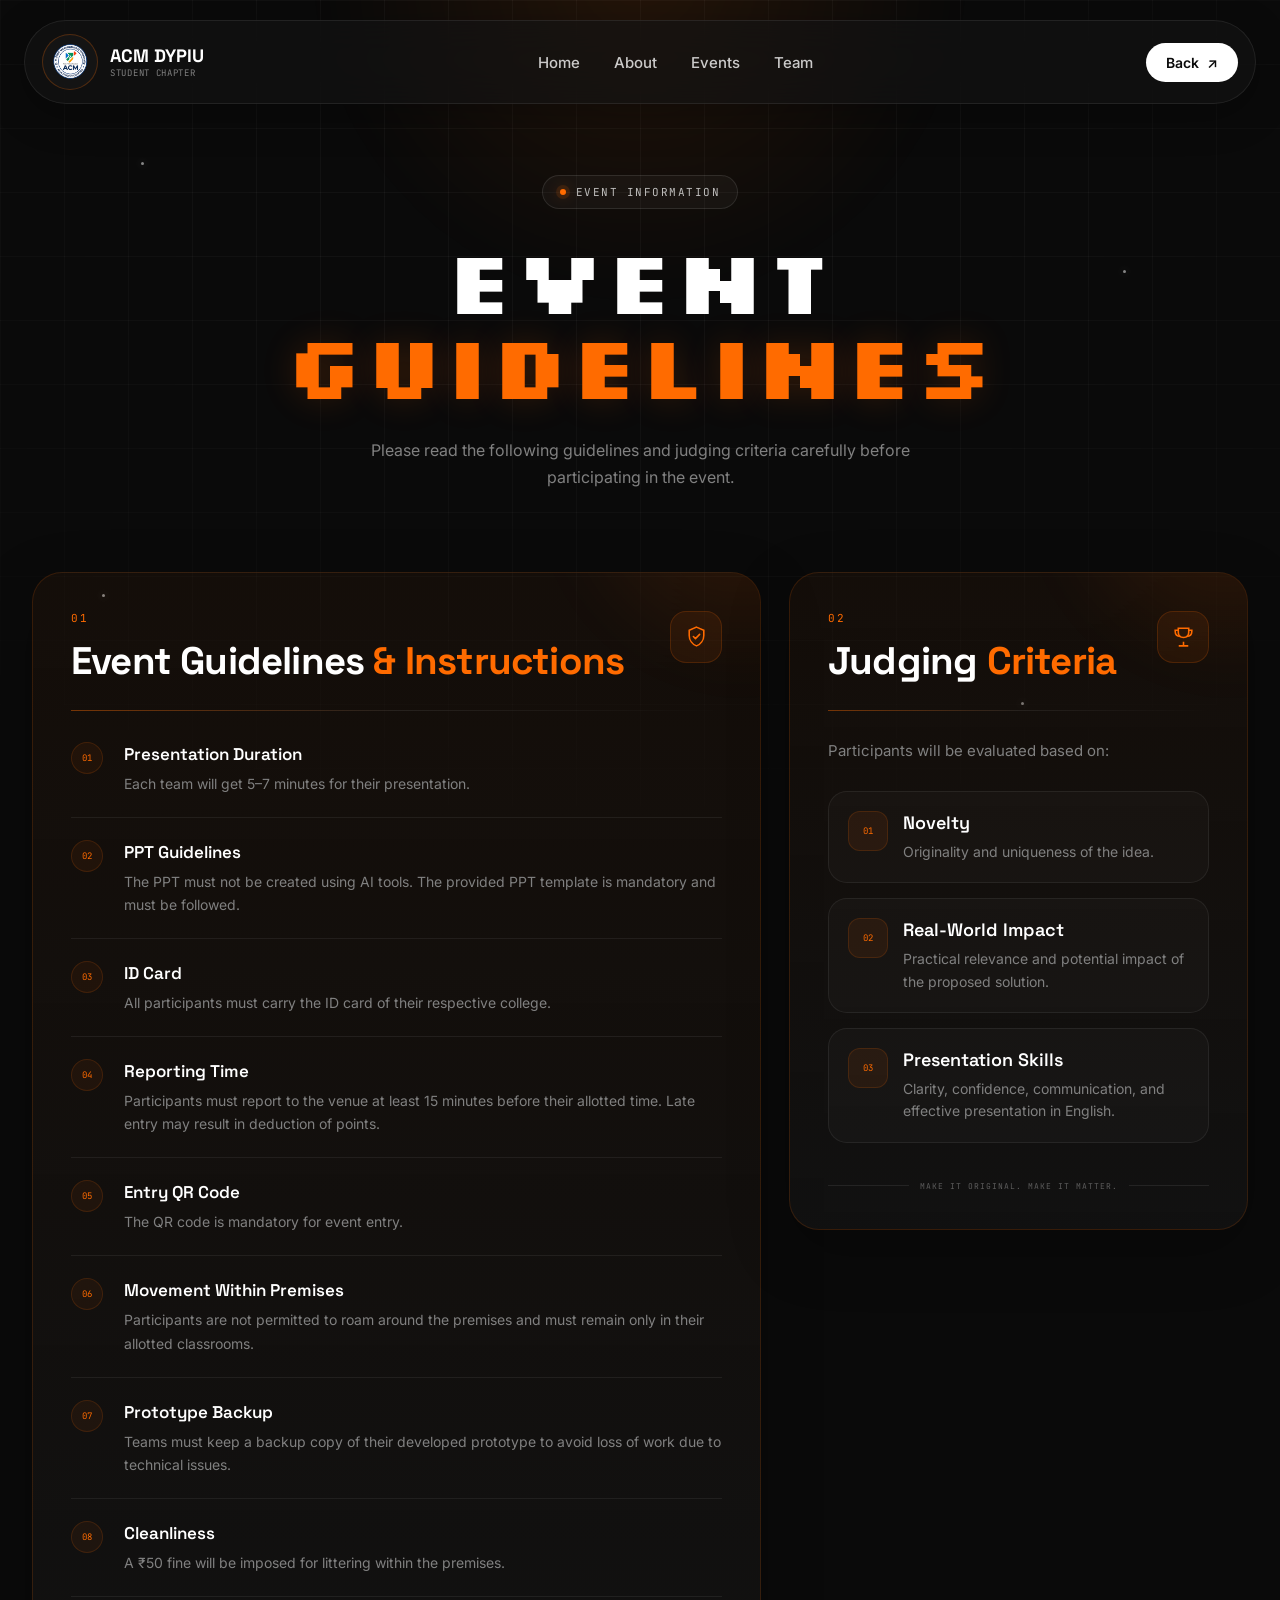
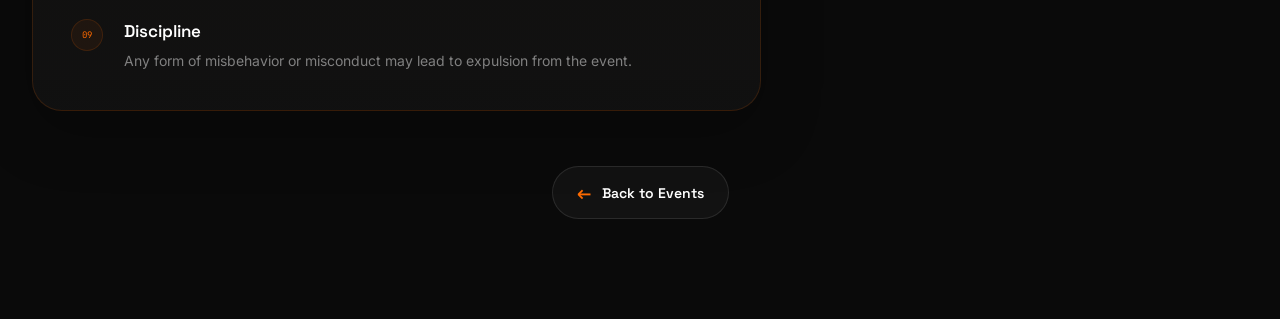
==== commit 68402240: "Update event-details.html" ====
--- a/event-details.html
+++ b/event-details.html
@@ -153,10 +153,6 @@
 
           <div class="rules-list">
 
-          
-            </div>
-
-
             <div class="rule-item">
               <span class="rule-number">01</span>
 
--- a/css/event-details.css
+++ b/css/event-details.css
@@ -401,15 +401,15 @@
 
 .event-info-grid {
   display: grid;
-
-  grid-template-columns:
-    minmax(0, 1.35fr)
-    minmax(0, 0.85fr);
-
+  grid-template-columns: 1.35fr 0.85fr;
   gap: 28px;
-
   align-items: start;
 }
+
+
+/* =========================================
+   CARDS
+========================================= */
 
 .event-info-card {
   position: relative;
@@ -457,7 +457,16 @@
       rgba(255,107,0,0.13),
       transparent 68%
     );
-
+@media (max-width: 700px) {
+  .event-info-grid {
+    grid-template-columns: 1fr;
+  }
+
+  .judging-card {
+    position: relative;
+    top: auto;
+  }
+}
   filter: blur(20px);
 
   pointer-events: none;
@@ -471,6 +480,7 @@
   box-shadow:
     0 25px 70px rgba(0,0,0,0.38);
 }
+
 
 
 /* =========================================
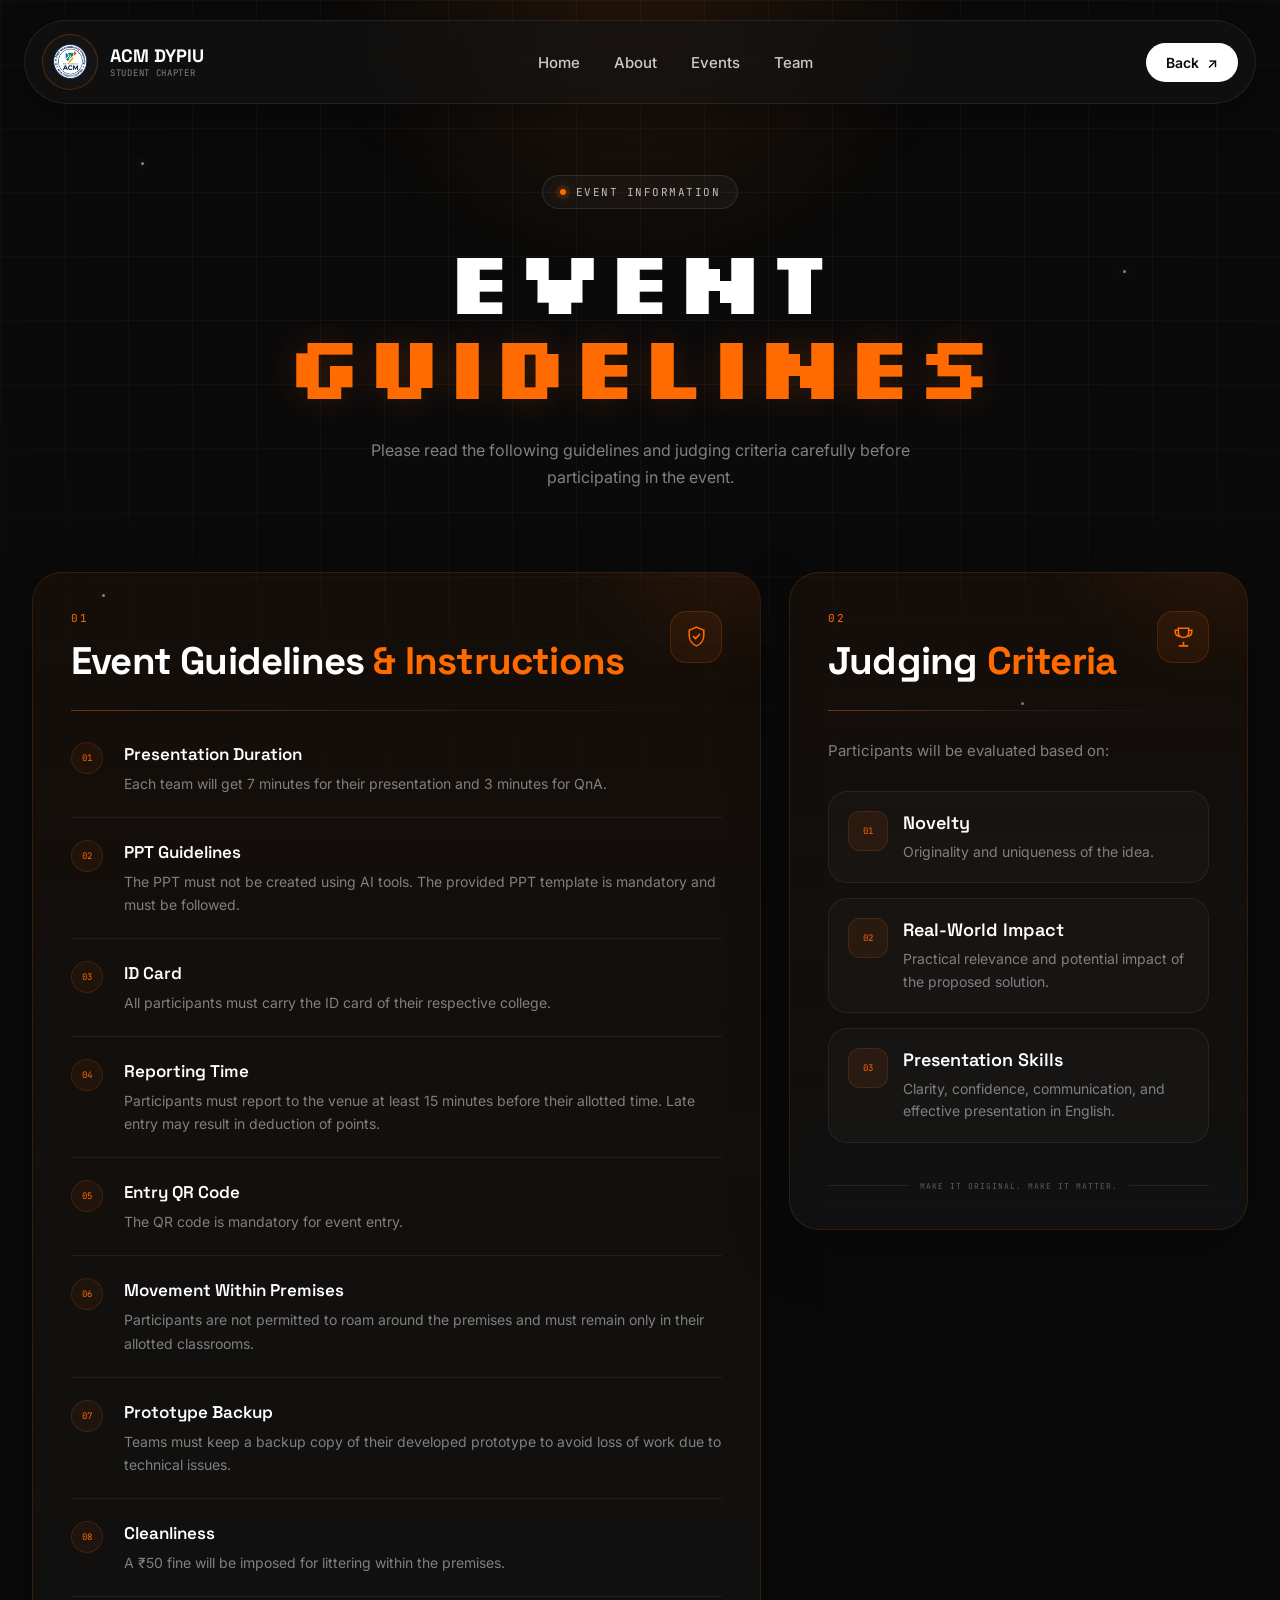
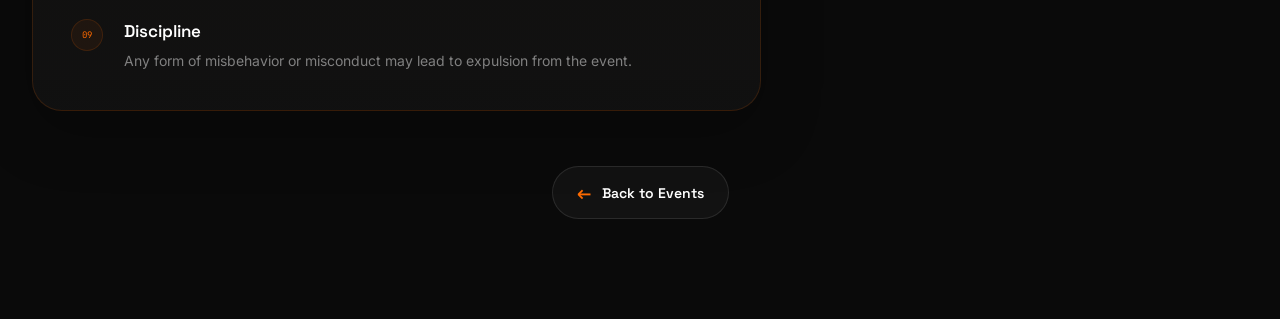
==== commit be955a69: "Update event-details.html" ====
--- a/event-details.html
+++ b/event-details.html
@@ -159,7 +159,7 @@
               <div>
                 <h3>Presentation Duration</h3>
                 <p>
-                  Each team will get 5–7 minutes for their presentation.
+                  Each team will get 7 minutes for their presentation and 3 minutes for QnA.
                 </p>
               </div>
             </div>
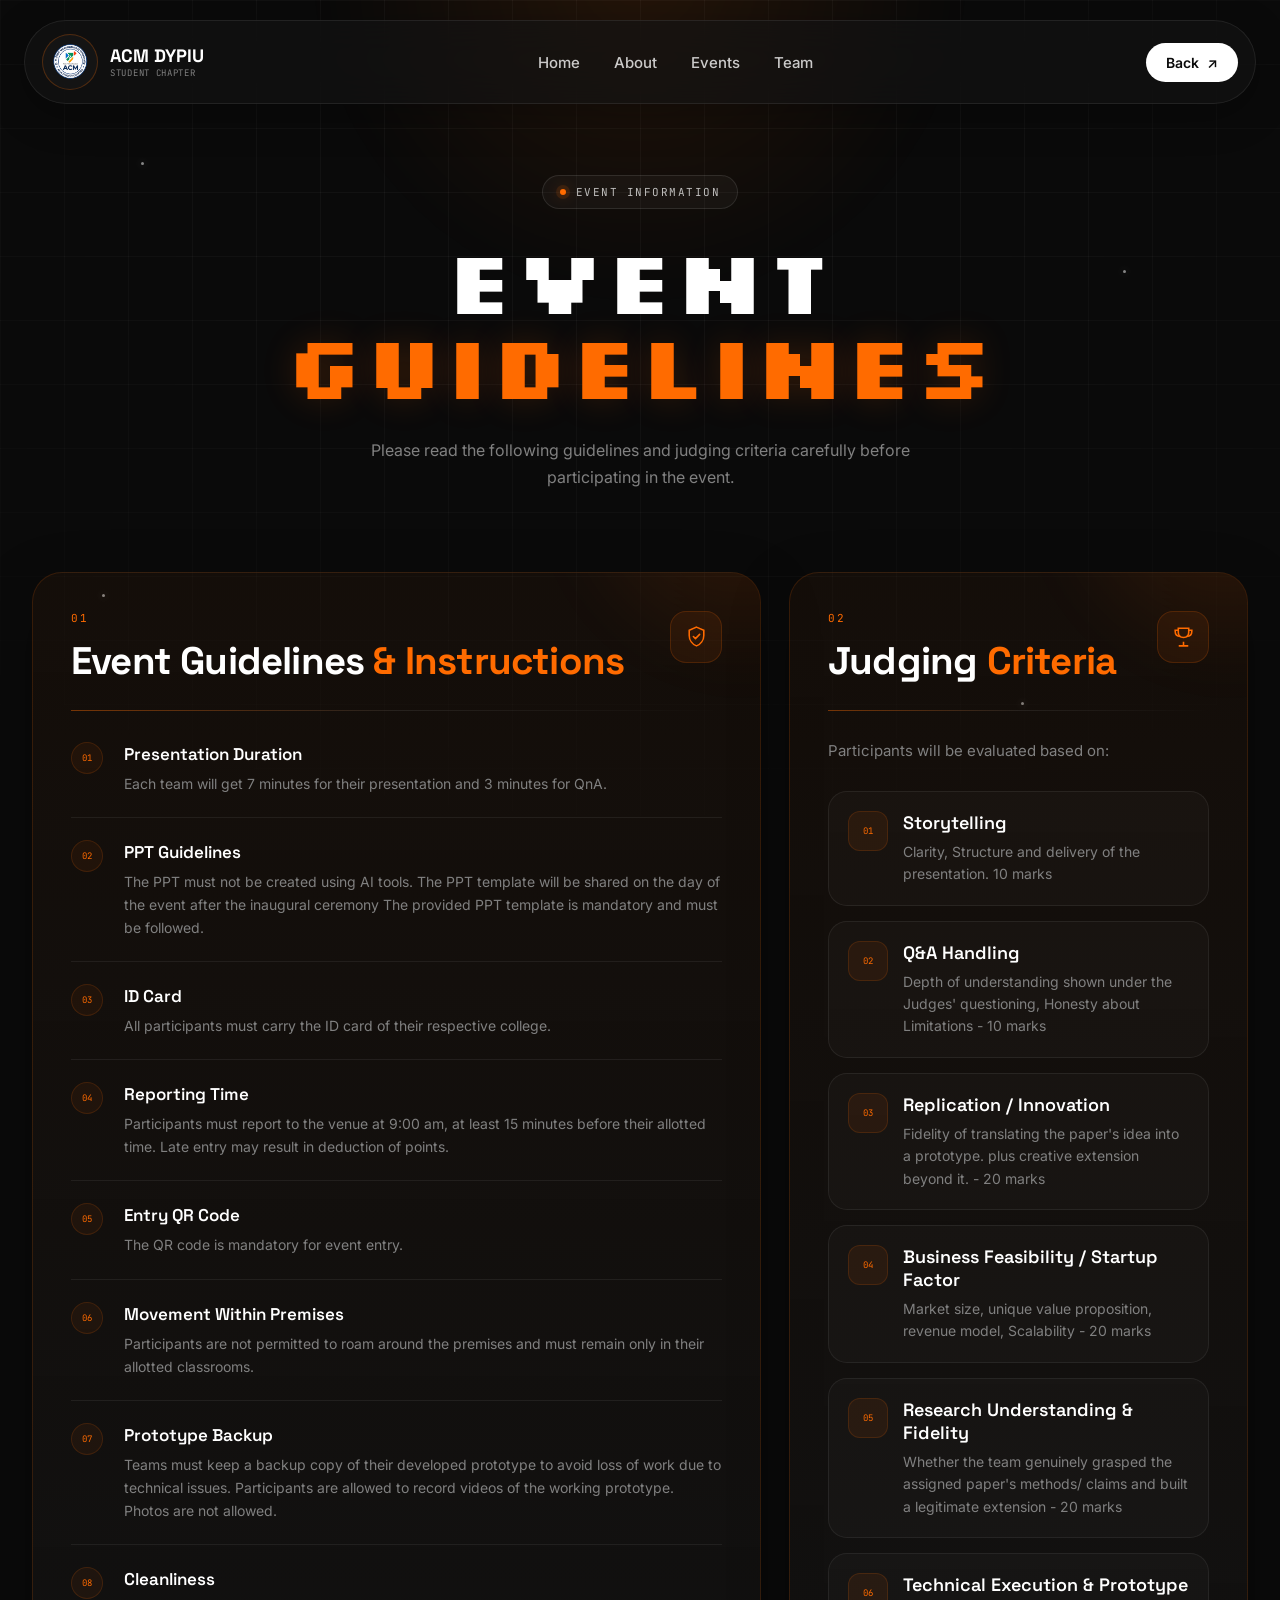
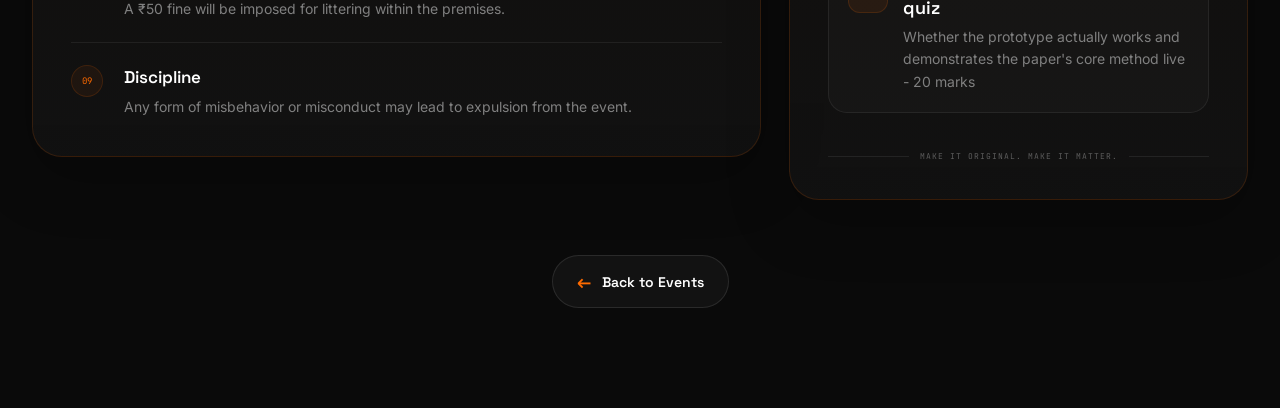
==== commit ea78d736: "Revise event details and evaluation criteria Updated event details including PPT guidelines, reporti" ====
--- a/event-details.html
+++ b/event-details.html
@@ -172,6 +172,7 @@
                 <h3>PPT Guidelines</h3>
                 <p>
                   The PPT must not be created using AI tools.
+                  The PPT template will be shared on the day of the event after the inaugural ceremony
                   The provided PPT template is mandatory and must be followed.
                 </p>
               </div>
@@ -197,7 +198,7 @@
               <div>
                 <h3>Reporting Time</h3>
                 <p>
-                  Participants must report to the venue at least 15 minutes
+                  Participants must report to the venue at 9:00 am, at least 15 minutes
                   before their allotted time. Late entry may result in
                   deduction of points.
                 </p>
@@ -238,6 +239,8 @@
                 <p>
                   Teams must keep a backup copy of their developed prototype
                   to avoid loss of work due to technical issues.
+                  Participants are allowed to record videos of the working 
+                  prototype. Photos are not allowed.
                 </p>
               </div>
             </div>
@@ -347,10 +350,10 @@
               </div>
 
               <div>
-                <h3>Novelty</h3>
-
-                <p>
-                  Originality and uniqueness of the idea.
+                <h3>Storytelling</h3>
+
+                <p>
+                  Clarity, Structure and delivery of the presentation. 10 marks
                 </p>
               </div>
 
@@ -364,11 +367,11 @@
               </div>
 
               <div>
-                <h3>Real-World Impact</h3>
-
-                <p>
-                  Practical relevance and potential impact of the
-                  proposed solution.
+                <h3>Q&A Handling</h3>
+
+                <p>
+                  Depth of understanding shown under the Judges' questioning, 
+                  Honesty about Limitations                            - 10 marks
                 </p>
               </div>
 
@@ -382,18 +385,67 @@
               </div>
 
               <div>
-                <h3>Presentation Skills</h3>
-
-                <p>
-                  Clarity, confidence, communication, and effective
-                  presentation in English.
-                </p>
-              </div>
-
-            </div>
-
+                <h3>Replication / Innovation</h3>
+
+                <p>
+                  Fidelity of translating the paper's idea into a prototype.
+                  plus creative extension beyond it.                    - 20 marks
+                </p>
+              </div>
+
+            </div>
+
+                      <div class="criteria-item">
+
+              <div class="criteria-number">
+                04
+              </div>
+
+              <div>
+                <h3>Business Feasibility / Startup Factor</h3>
+
+                <p>
+                  Market size, unique value proposition, revenue model, Scalability
+                                                                          - 20 marks
+                </p>
+              </div>
+
+            </div>
+
+                      <div class="criteria-item">
+
+              <div class="criteria-number">
+                05
+              </div>
+
+              <div>
+                <h3>Research Understanding & Fidelity</h3>
+
+                <p>
+                  Whether the team genuinely grasped the assigned paper's methods/
+                  claims and built a legitimate extension                  - 20 marks
+                </p>
+              </div>
+
+            </div>
+
+                      <div class="criteria-item">
+
+              <div class="criteria-number">
+                06
+              </div>
+
+              <div>
+                <h3>Technical Execution & Prototype quiz</h3>
+
+                <p>
+                  Whether the prototype actually works and demonstrates the paper's
+                  core method live                                        - 20 marks
+                </p>
+              </div>
+
+            </div>
           </div>
-
 
           <div class="criteria-bottom">
             <span></span>
